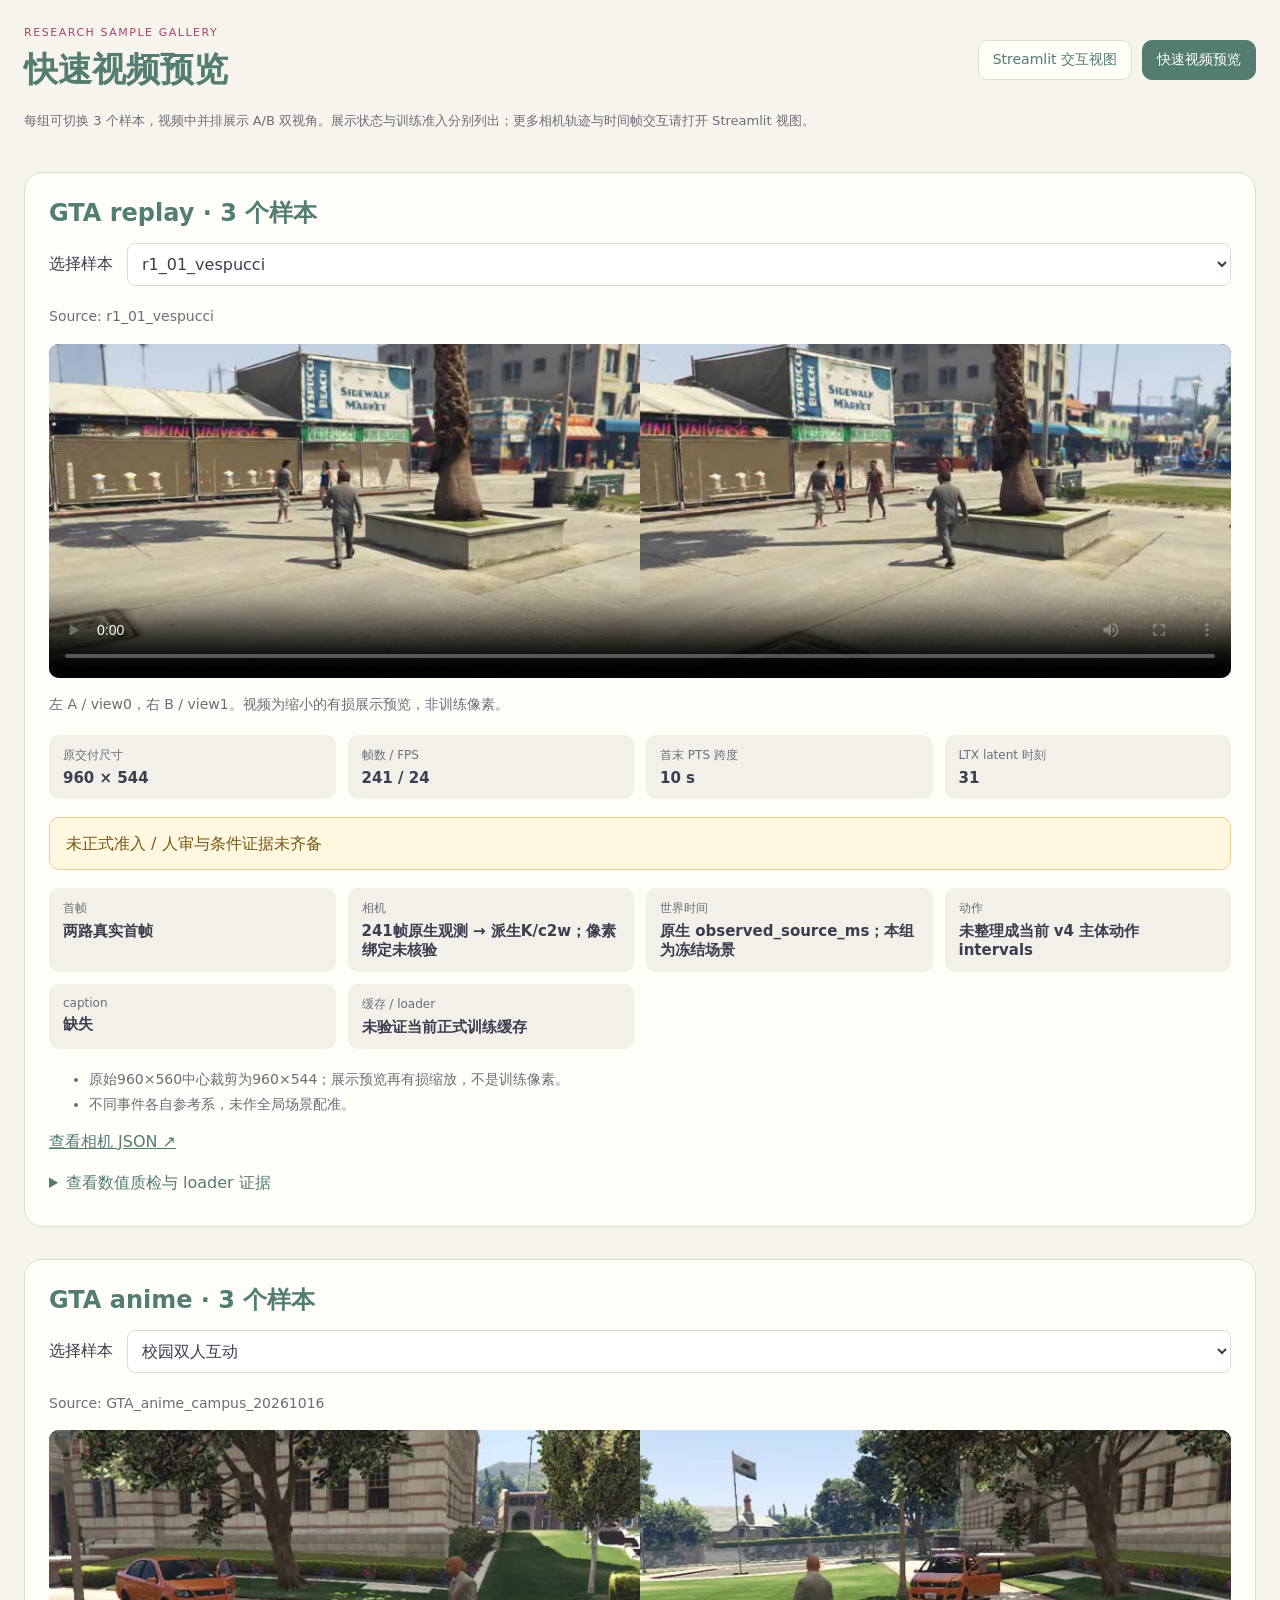
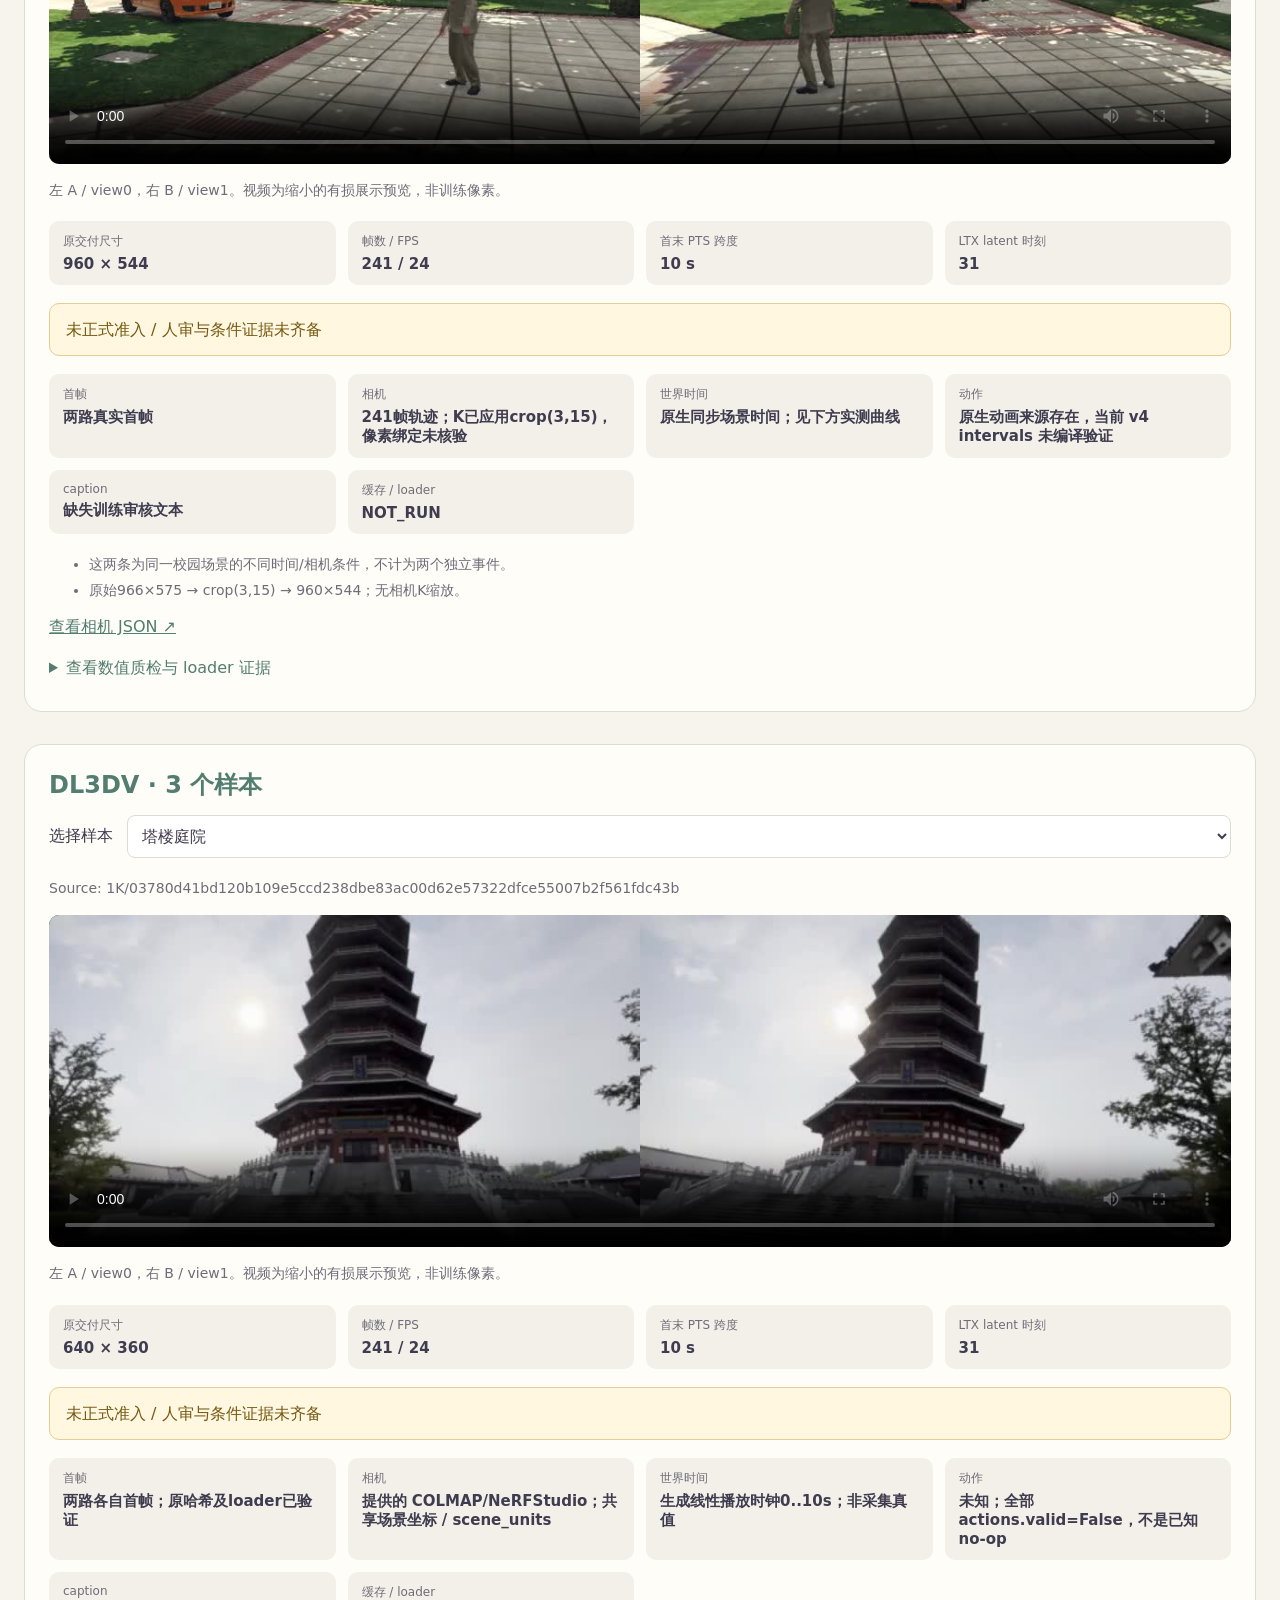
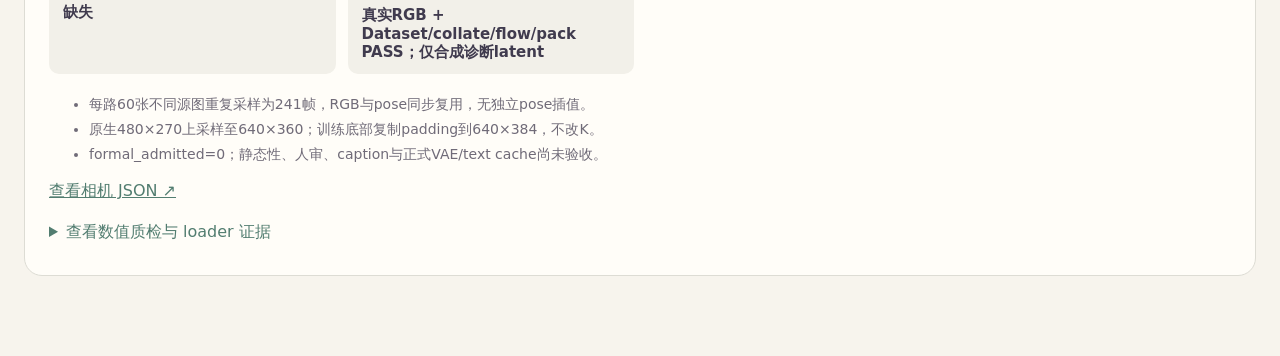
==== preview.html @ d63caadc "Publish multiview sample gallery" ====
<!doctype html>
<html lang="zh-CN">
<head>
  <meta charset="UTF-8">
  <meta name="viewport" content="width=device-width, initial-scale=1.0">
  <meta name="description" content="GTA replay、GTA anime 和 DL3DV 双视角视频与训练输入指标预览。">
  <title>快速视频预览 · 视频数据样本展示</title>
  <link rel="stylesheet" href="site.css">
</head>
<body>
  <header class="site-header">
    <div><p class="eyebrow">RESEARCH SAMPLE GALLERY</p><h1>快速视频预览</h1></div>
    <nav aria-label="展示视图"><a href="./">Streamlit 交互视图</a><a class="active" aria-current="page" href="preview.html">快速视频预览</a></nav>
  </header>
  <p class="runtime-note">每组可切换 3 个样本，视频中并排展示 A/B 双视角。展示状态与训练准入分别列出；更多相机轨迹与时间帧交互请打开 Streamlit 视图。</p>
  <main class="preview-shell" id="samples"><p role="status">正在加载样本清单…</p></main>
  <script type="module" src="preview.js"></script>
</body>
</html>
---- site.css ----
:root { color-scheme:light; --ink:#403b4e; --sage:#527d70; --muted:#706b78; --paper:#fffdf8; --line:#dddcd4; }
* { box-sizing:border-box; }
body { margin:0; background:#f7f4ed; color:var(--ink); font-family:system-ui,-apple-system,"Microsoft YaHei",sans-serif; }
a { color:var(--sage); }
a:focus-visible, button:focus-visible, select:focus-visible { outline:3px solid #a9d5c7; outline-offset:3px; }
.site-header { display:flex; align-items:center; justify-content:space-between; gap:24px; max-width:1500px; margin:auto; padding:26px 24px 16px; }
.eyebrow { margin:0 0 8px; color:#a94467; font-size:11px; letter-spacing:.14em; }
h1 { margin:0; color:var(--sage); font-size:clamp(24px,3vw,34px); }
.site-header nav { display:flex; flex-wrap:wrap; gap:10px; }
.site-header nav a { padding:10px 14px; border:1px solid var(--line); border-radius:10px; background:var(--paper); text-decoration:none; font-size:14px; }
.site-header nav .active { color:white; background:var(--sage); border-color:var(--sage); }
.runtime-note { max-width:1452px; margin:0 auto 16px; padding:0 24px; color:var(--muted); font-size:13px; line-height:1.8; }
.load-error { color:#9c3a40; }
.runtime-shell { margin:0 auto; max-width:1500px; background:var(--paper); }
.streamlit-frame { display:block; width:100%; height:calc(100vh - 155px); min-height:600px; border:0; background:var(--paper); }
.preview-shell { max-width:1452px; margin:auto; padding:8px 24px 48px; }
.sample-group { margin:16px 0 32px; padding:24px; border:1px solid var(--line); border-radius:18px; background:var(--paper); }
.sample-group h2 { margin:0 0 14px; color:var(--sage); font-size:24px; }
.sample-picker { display:flex; gap:14px; align-items:center; flex-wrap:wrap; margin-bottom:18px; }
.sample-picker select { flex:1; min-width:0; padding:10px; border:1px solid var(--line); border-radius:8px; background:white; color:var(--ink); font:inherit; }
.sample-video { display:block; width:100%; max-height:660px; background:#16191d; border-radius:10px; }
.sample-caption { color:var(--muted); font-size:14px; line-height:1.8; }
.admission-note { padding:12px 16px; border:1px solid #e6cd91; border-radius:10px; background:#fff7df; color:#765914; line-height:1.7; }
.sample-metrics { display:grid; grid-template-columns:repeat(4,minmax(0,1fr)); gap:12px; margin:18px 0; }
.sample-metrics div { padding:12px 14px; border-radius:10px; background:#f2f0e9; overflow-wrap:anywhere; }
.sample-metrics dt { font-size:12px; color:var(--muted); margin-bottom:5px; }
.sample-metrics dd { margin:0; font-size:15px; font-weight:600; }
.sample-details { margin-top:12px; }
.sample-details summary { cursor:pointer; color:var(--sage); padding:8px 0; }
.sample-details pre { max-height:500px; overflow:auto; padding:16px; border-radius:10px; background:#f2f0e9; font-size:12px; line-height:1.7; white-space:pre-wrap; overflow-wrap:anywhere; }
@media (max-width:700px) {
  .site-header { align-items:flex-start; flex-direction:column; gap:18px; padding:22px 16px 16px; }
  .site-header nav a { font-size:13px; padding:9px 12px; }
  .runtime-note { padding:0 16px; }
  .preview-shell { padding:8px 16px 32px; }
  .sample-group { padding:16px; }
  .sample-metrics { grid-template-columns:repeat(2,minmax(0,1fr)); }
}
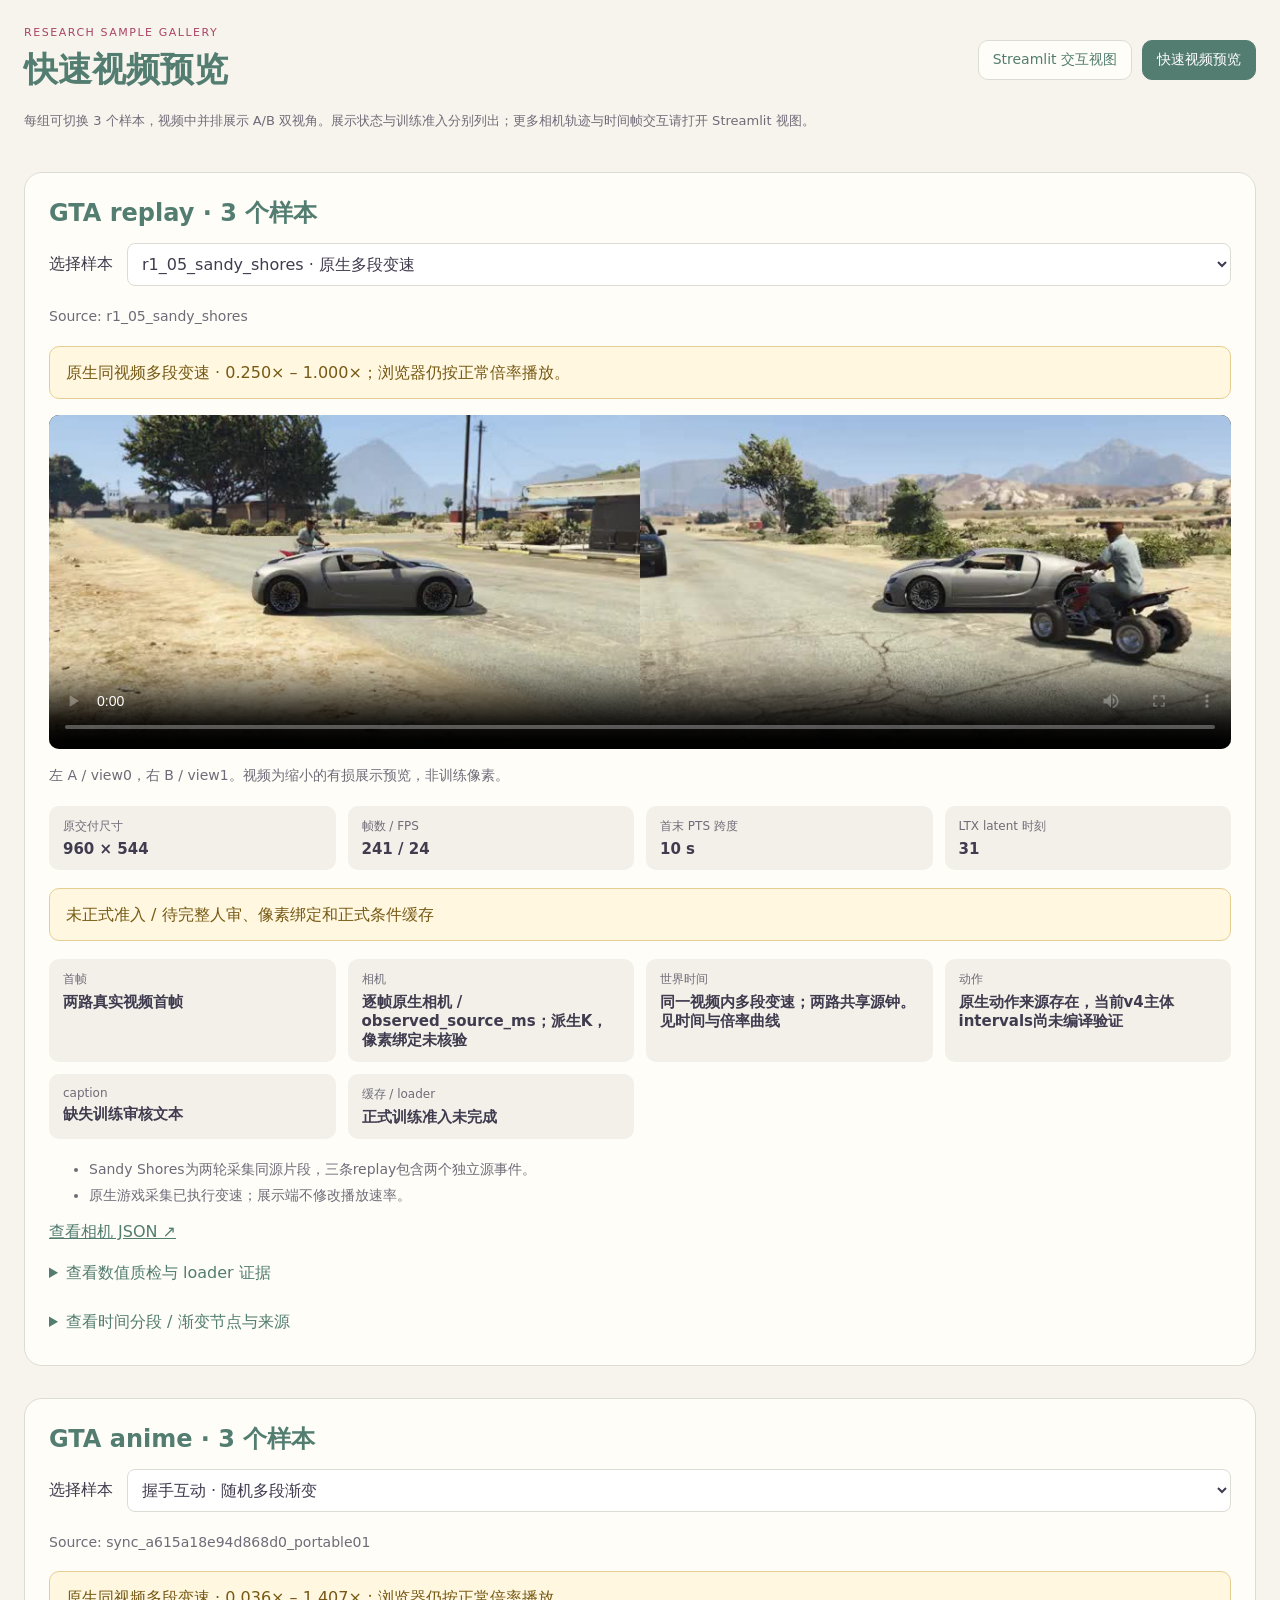
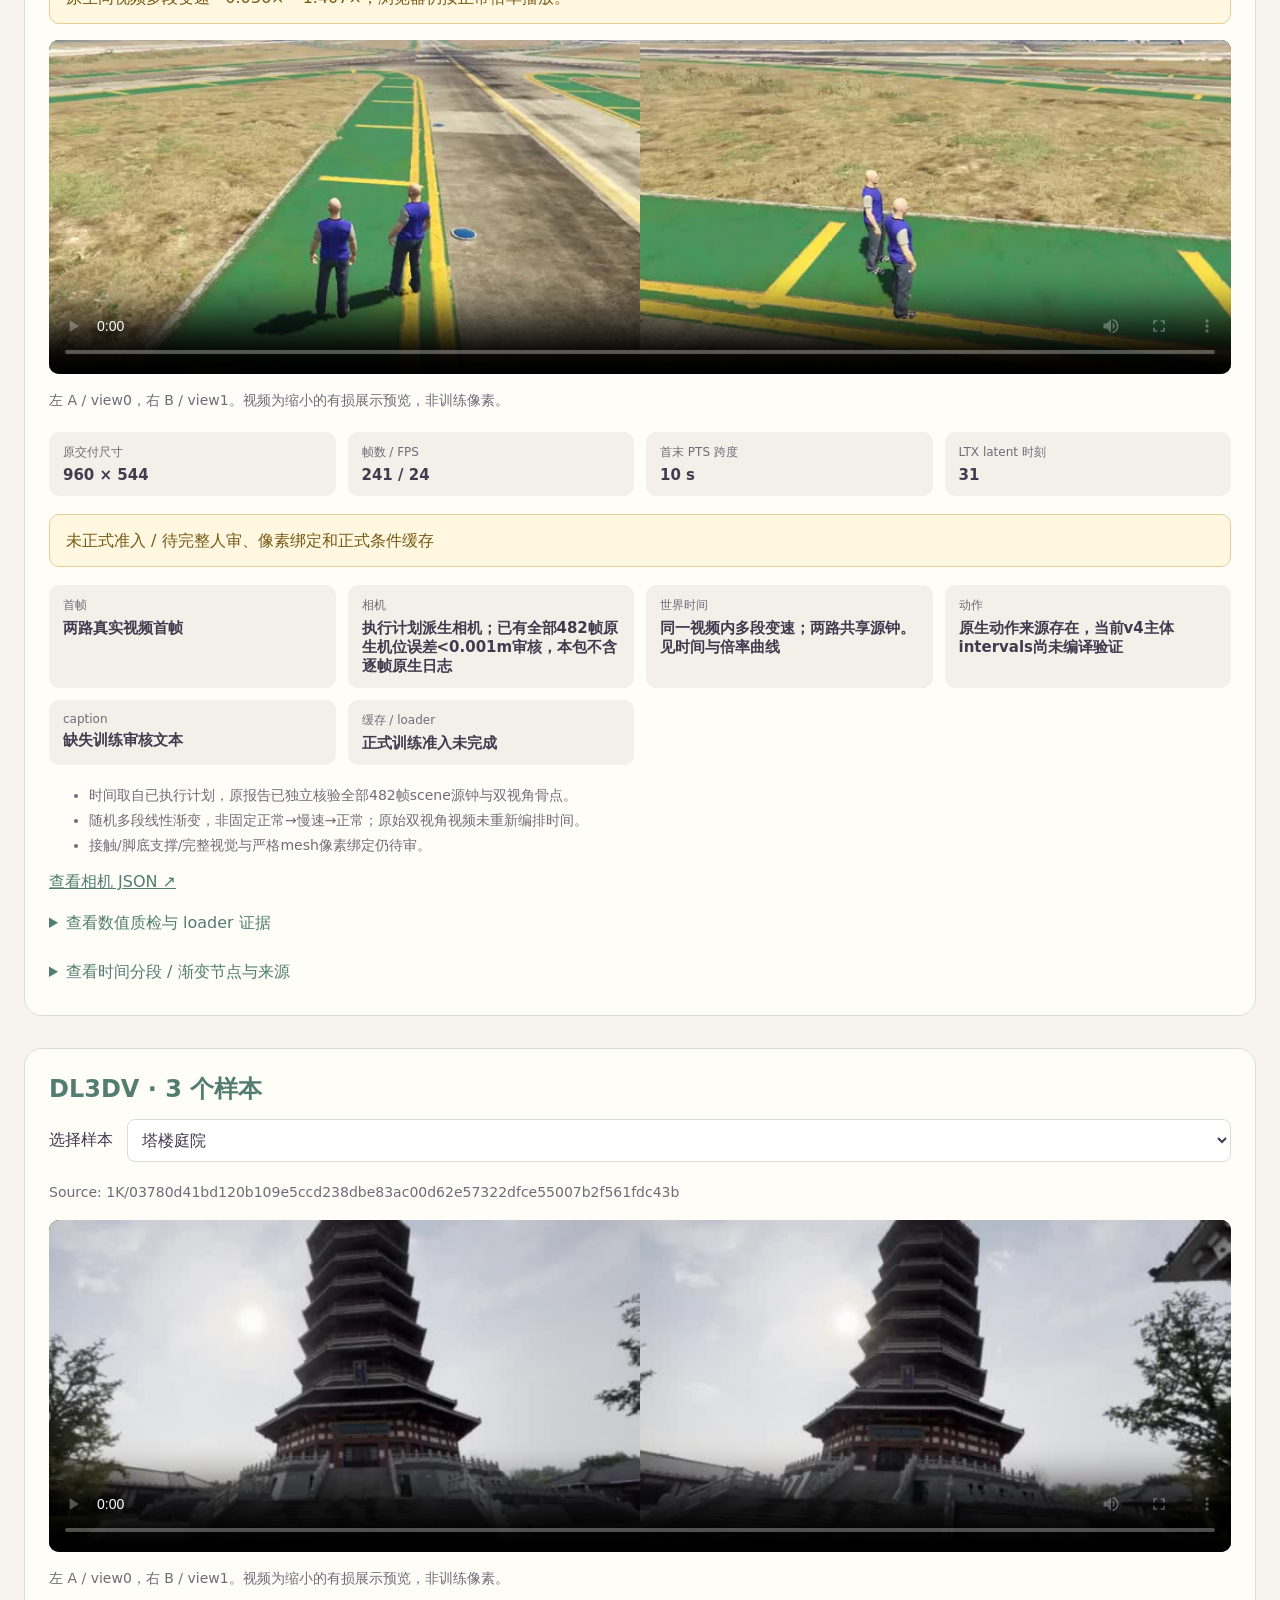
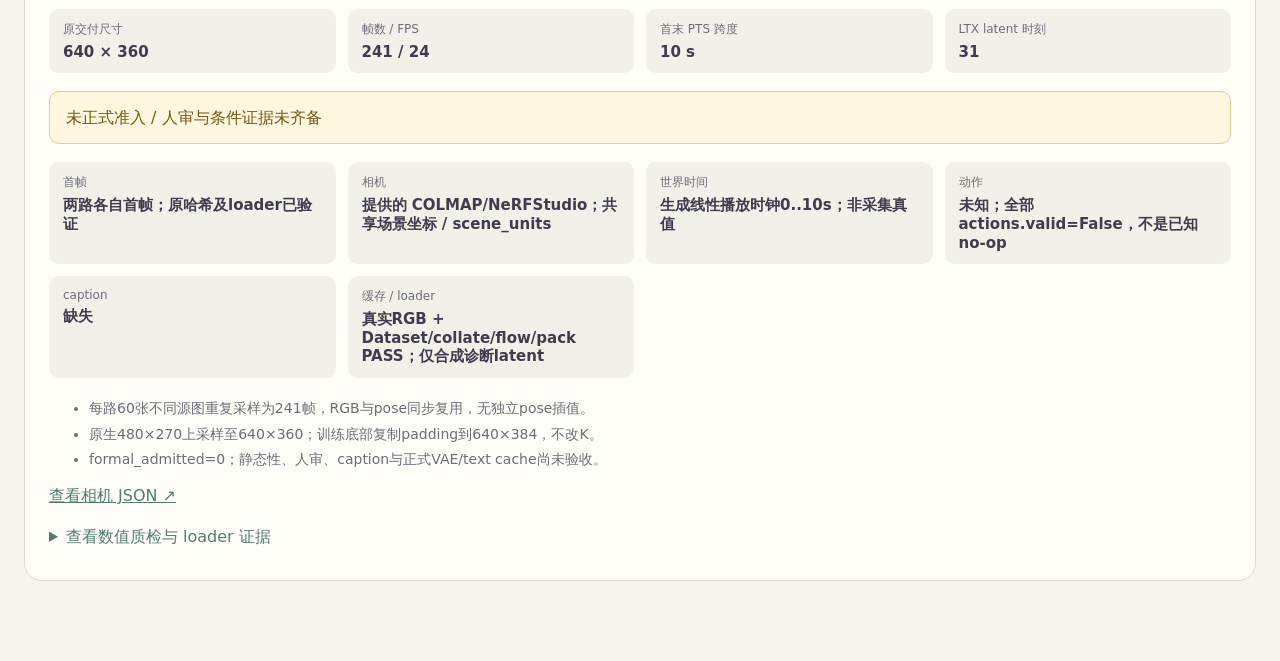
==== commit 8cd692f7: "Show native multirate GTA samples" ====
--- a/preview.html
+++ b/preview.html
@@ -14,6 +14,6 @@
   </header>
   <p class="runtime-note">每组可切换 3 个样本，视频中并排展示 A/B 双视角。展示状态与训练准入分别列出；更多相机轨迹与时间帧交互请打开 Streamlit 视图。</p>
   <main class="preview-shell" id="samples"><p role="status">正在加载样本清单…</p></main>
-  <script type="module" src="preview.js"></script>
+  <script type="module" src="preview.js?v=20261017-multirate"></script>
 </body>
 </html>
